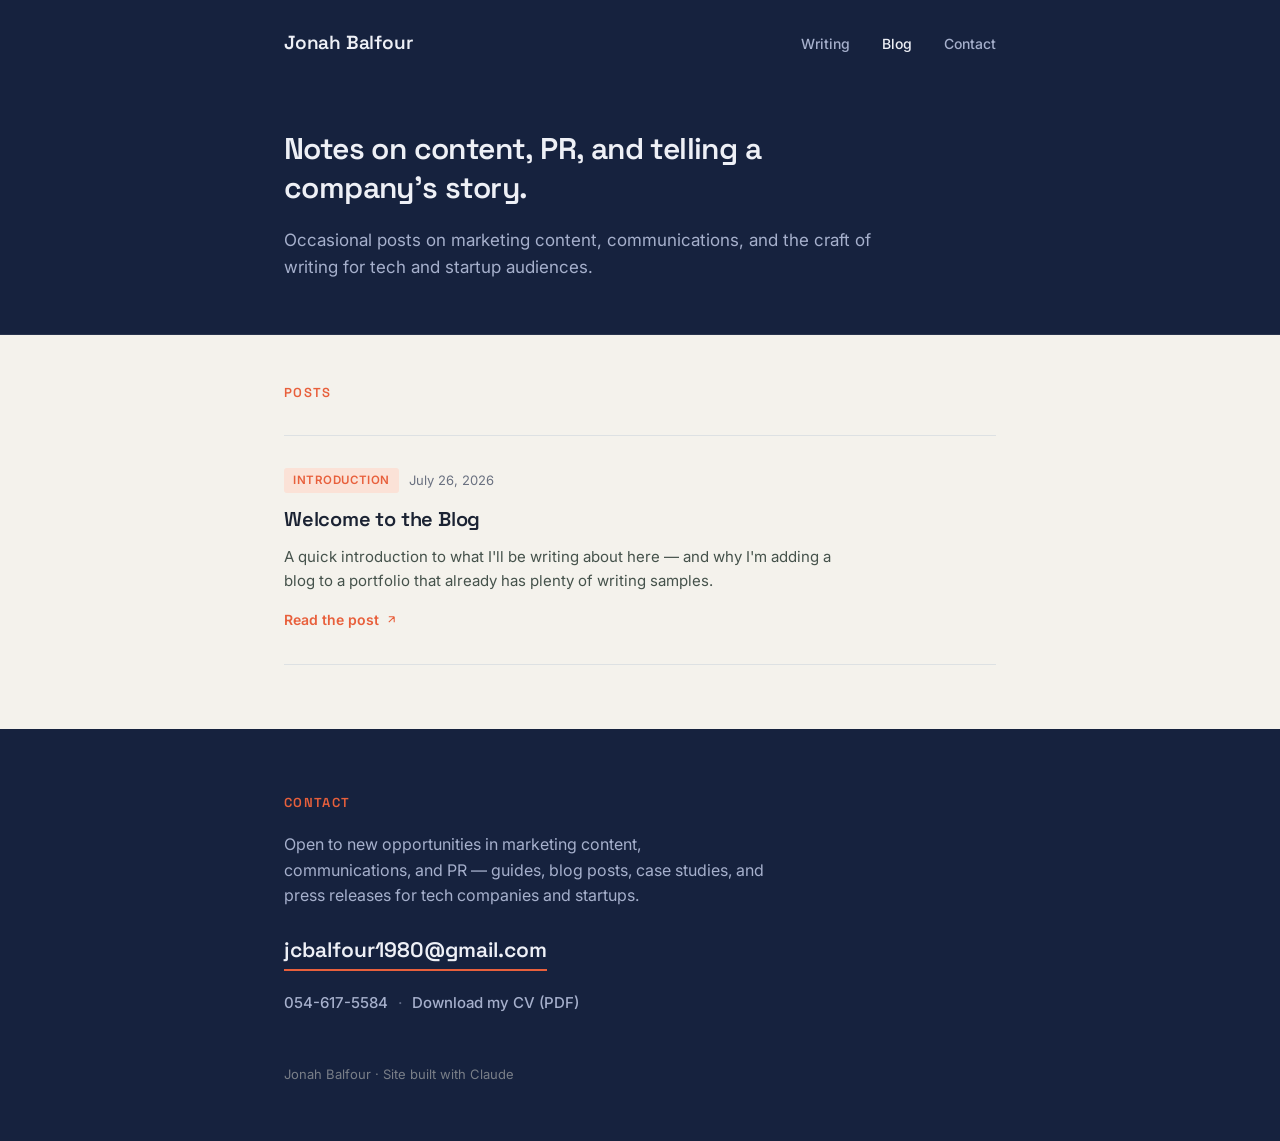
==== blog/index.html @ e083e03f "Add files via upload" ====
<!DOCTYPE html>
<html lang="en">
<head>
<meta charset="UTF-8">
<meta name="viewport" content="width=device-width, initial-scale=1.0">
<title>Blog — Jonah Balfour</title>
<link rel="preconnect" href="https://fonts.googleapis.com">
<link rel="preconnect" href="https://fonts.gstatic.com" crossorigin>
<link href="https://fonts.googleapis.com/css2?family=Space+Grotesk:wght@500;600;700&family=Inter:wght@400;500;600&display=swap" rel="stylesheet">
<link rel="stylesheet" href="../style.css">
</head>
<body>

<header class="site">
  <div class="wrap">
    <a class="name" href="../index.html">Jonah Balfour</a>
    <nav class="site">
      <a href="../index.html#writing">Writing</a>
      <a href="index.html" class="current">Blog</a>
      <a href="../index.html#contact">Contact</a>
    </nav>
  </div>
</header>

<div class="hero hero-small">
  <div class="wrap">
    <h1>Notes on content, PR, and telling a company's story.</h1>
    <p>Occasional posts on marketing content, communications, and the craft of writing for tech and startup audiences.</p>
  </div>
</div>

<div class="wrap">
  <section id="posts">
    <h2 class="section-title">Posts</h2>
    <div class="samples">

      <article class="sample">
        <div class="sample-body">
          <div class="sample-meta">
            <span class="tag">Introduction</span>
            <span class="pub">July 26, 2026</span>
          </div>
          <h3>Welcome to the Blog</h3>
          <p>A quick introduction to what I'll be writing about here — and why I'm adding a blog to a portfolio that already has plenty of writing samples.</p>
          <a class="read-link" href="posts/welcome-to-the-blog.html">Read the post <svg viewBox="0 0 24 24" fill="none" stroke="currentColor" stroke-width="2"><path d="M7 17L17 7M17 7H7M17 7V17"/></svg></a>
        </div>
      </article>

    </div>
  </section>
</div>

<footer class="contact" id="contact">
  <div class="wrap">
    <h2 class="section-title">Contact</h2>
    <p>Open to new opportunities in marketing content, communications, and PR — guides, blog posts, case studies, and press releases for tech companies and startups.</p>
    <a class="contact-email" href="mailto:jcbalfour1980@gmail.com">jcbalfour1980@gmail.com</a>
    <div class="contact-links">
      <a class="contact-link" href="tel:+972546175584">054-617-5584</a>
      <span class="contact-sep">·</span>
      <a class="contact-link" href="../jonah-balfour-cv.pdf" target="_blank" rel="noopener">Download my CV (PDF)</a>
    </div>
    <div class="fine-print">Jonah Balfour · Site built with Claude</div>
  </div>
</footer>

</body>
</html>
---- style.css ----
:root {
  --ink: #1b2333;
  --muted: #6a7180;
  --line: #dde1e3;
  --paper: #f4f2ec;
  --deep: #16223e;
  --on-deep: #eef0f6;
  --on-deep-muted: #a6b0cc;
  --accent: #e8603c;
  --accent-soft: #fbe2d7;
  --max: 760px;
  --font-head: "Space Grotesk", -apple-system, BlinkMacSystemFont, sans-serif;
  --font-body: "Inter", -apple-system, BlinkMacSystemFont, sans-serif;
}

* { box-sizing: border-box; }

html { scroll-behavior: smooth; }

body {
  margin: 0;
  background: var(--paper);
  color: var(--ink);
  font-family: var(--font-body);
  line-height: 1.6;
  -webkit-font-smoothing: antialiased;
}

a { color: inherit; }

.wrap {
  max-width: var(--max);
  margin: 0 auto;
  padding: 0 24px;
}

header.site {
  padding: 28px 0;
  background: var(--deep);
  color: var(--on-deep);
}

header.site .wrap { display: flex; justify-content: space-between; align-items: baseline; flex-wrap: wrap; gap: 16px; }

.name {
  font-family: var(--font-head);
  font-size: 19px;
  font-weight: 600;
  letter-spacing: -0.01em;
  color: var(--on-deep);
  text-decoration: none;
}

nav.site a {
  text-decoration: none;
  color: var(--on-deep-muted);
  font-size: 14px;
  font-weight: 500;
  margin-left: 28px;
  transition: color 0.15s ease;
}

nav.site a:hover { color: var(--on-deep); }

nav.site a.current { color: var(--on-deep); }

.hero {
  padding: 56px 0 68px;
  background: var(--deep);
  color: var(--on-deep);
  border-bottom: 1px solid rgba(255,255,255,0.08);
}

.hero h1 {
  font-family: var(--font-head);
  font-size: 36px;
  line-height: 1.28;
  font-weight: 600;
  letter-spacing: -0.02em;
  margin: 0 0 20px;
  max-width: 22ch;
  color: var(--on-deep);
}

.hero p {
  font-size: 17px;
  color: var(--on-deep-muted);
  max-width: 56ch;
  margin: 0;
}

.hero.hero-small {
  padding: 44px 0 52px;
}

.hero.hero-small h1 {
  font-size: 30px;
  max-width: 26ch;
}

section { padding: 48px 0 64px; }

h2.section-title {
  font-family: var(--font-head);
  font-size: 13px;
  text-transform: uppercase;
  letter-spacing: 0.1em;
  color: var(--accent);
  font-weight: 600;
  margin: 0 0 32px;
}

.samples { display: flex; flex-direction: column; gap: 0; }

.sample {
  display: flex;
  gap: 24px;
  padding: 32px 0;
  border-top: 1px solid var(--line);
}

.sample:last-child { border-bottom: 1px solid var(--line); }

.sample-thumb {
  width: 160px;
  height: 110px;
  object-fit: cover;
  border-radius: 6px;
  border: 1px solid var(--line);
  flex-shrink: 0;
  background: var(--line);
}

.sample-body { min-width: 0; }

.sample-meta {
  display: flex;
  flex-wrap: wrap;
  gap: 8px 10px;
  align-items: center;
  margin-bottom: 10px;
}

.tag {
  font-size: 11.5px;
  text-transform: uppercase;
  letter-spacing: 0.05em;
  font-weight: 600;
  color: var(--accent);
  background: var(--accent-soft);
  padding: 3px 9px;
  border-radius: 3px;
}

.pub {
  font-size: 13px;
  color: var(--muted);
}

.sample h3 {
  font-family: var(--font-head);
  font-size: 20px;
  font-weight: 600;
  letter-spacing: -0.01em;
  margin: 0 0 10px;
}

.sample p {
  font-size: 15px;
  color: #45524b;
  margin: 0 0 14px;
  max-width: 62ch;
}

.sample .note {
  font-size: 13px;
  color: var(--muted);
  font-style: italic;
  margin: -6px 0 14px;
}

.read-link {
  display: inline-flex;
  align-items: center;
  gap: 6px;
  font-size: 14px;
  font-weight: 600;
  color: var(--accent);
  text-decoration: none;
}

.read-link:hover { text-decoration: underline; }

.read-link svg { width: 13px; height: 13px; }

/* Blog index + post pages */

.blog-teaser {
  padding: 32px 0 8px;
}

.blog-teaser p {
  font-size: 15px;
  color: var(--muted);
  margin: 0;
  max-width: 62ch;
}

.post-header {
  padding: 8px 0 12px;
}

.post-header .pub {
  display: block;
  margin-bottom: 14px;
}

.post-title {
  font-family: var(--font-head);
  font-size: 32px;
  line-height: 1.25;
  font-weight: 600;
  letter-spacing: -0.015em;
  margin: 0 0 8px;
  max-width: 24ch;
}

.post-content {
  padding: 24px 0 64px;
  max-width: 66ch;
}

.post-content p {
  font-size: 16.5px;
  color: #333c40;
  margin: 0 0 20px;
}

.post-content h2 {
  font-family: var(--font-head);
  font-size: 22px;
  font-weight: 600;
  letter-spacing: -0.01em;
  margin: 40px 0 16px;
}

.post-content h3 {
  font-family: var(--font-head);
  font-size: 18px;
  font-weight: 600;
  margin: 32px 0 14px;
}

.post-content a { color: var(--accent); text-decoration: underline; }

.post-content blockquote {
  margin: 24px 0;
  padding-left: 20px;
  border-left: 3px solid var(--accent);
  color: var(--muted);
  font-style: italic;
}

.back-link {
  display: inline-flex;
  align-items: center;
  gap: 6px;
  font-size: 14px;
  font-weight: 600;
  color: var(--accent);
  text-decoration: none;
  margin-bottom: 8px;
}

.back-link:hover { text-decoration: underline; }

.back-link svg { width: 13px; height: 13px; }

footer.contact {
  background: var(--deep);
  color: var(--on-deep);
  padding: 64px 0 56px;
}

footer.contact h2.section-title { color: var(--accent); margin-bottom: 18px; }

footer.contact p {
  font-size: 16px;
  color: var(--on-deep-muted);
  max-width: 48ch;
  margin: 0 0 24px;
}

.contact-email {
  display: inline-block;
  font-family: var(--font-head);
  font-size: 21px;
  font-weight: 600;
  color: var(--on-deep);
  text-decoration: none;
  border-bottom: 2px solid var(--accent);
  padding-bottom: 2px;
}

.contact-email:hover { color: var(--accent); }

.contact-links {
  margin-top: 20px;
  display: flex;
  flex-wrap: wrap;
  align-items: center;
  gap: 10px;
}

.contact-link {
  font-size: 15px;
  font-weight: 500;
  color: var(--on-deep-muted);
  text-decoration: none;
}

.contact-link:hover { color: var(--on-deep); text-decoration: underline; }

.contact-sep { color: var(--on-deep-muted); opacity: 0.5; }

.fine-print {
  margin-top: 48px;
  font-size: 13px;
  color: rgba(242,239,226,0.45);
}

@media (max-width: 560px) {
  .hero h1 { font-size: 27px; }
  nav.site a { margin-left: 18px; }
  .sample { flex-direction: column; }
  .sample-thumb { width: 100%; height: 160px; }
  .post-title { font-size: 26px; }
}
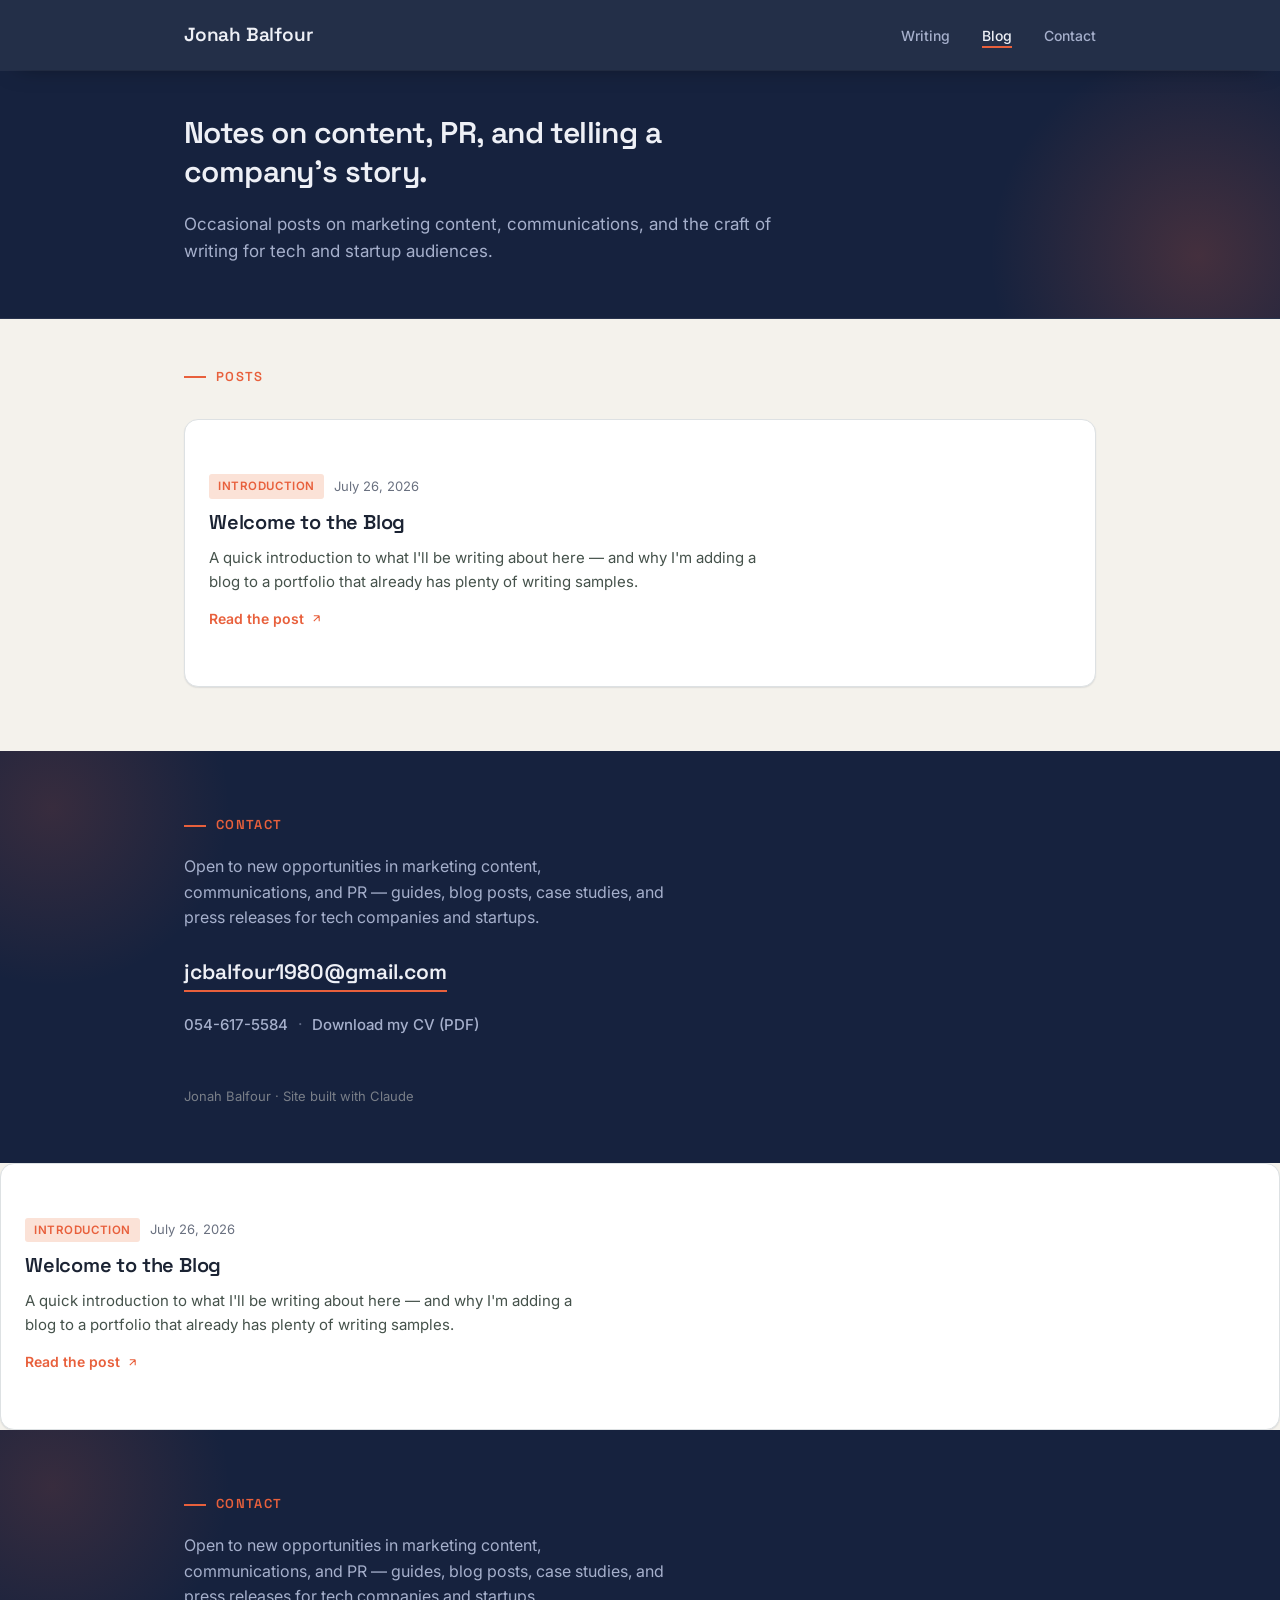
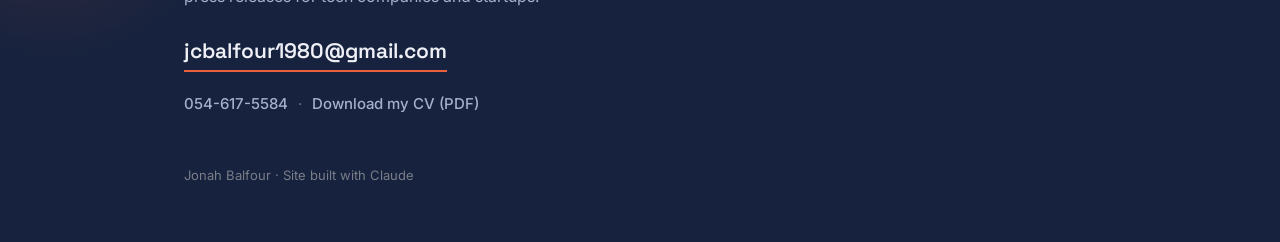
==== commit c1c3f2bd: "Update index.html" ====
--- a/blog/index.html
+++ b/blog/index.html
@@ -3,6 +3,7 @@
 <head>
 <meta charset="UTF-8">
 <meta name="viewport" content="width=device-width, initial-scale=1.0">
+<meta name="theme-color" content="#16223e">
 <title>Blog — Jonah Balfour</title>
 <link rel="preconnect" href="https://fonts.googleapis.com">
 <link rel="preconnect" href="https://fonts.gstatic.com" crossorigin>
@@ -32,7 +33,7 @@
 <div class="wrap">
   <section id="posts">
     <h2 class="section-title">Posts</h2>
-    <div class="samples">
+    <div class="samples samples-list">
 
       <article class="sample">
         <div class="sample-body">
@@ -64,5 +65,37 @@
   </div>
 </footer>
 
+<script src="../app.js"></script>
+</body>
+</html>      <article class="sample">
+        <div class="sample-body">
+          <div class="sample-meta">
+            <span class="tag">Introduction</span>
+            <span class="pub">July 26, 2026</span>
+          </div>
+          <h3>Welcome to the Blog</h3>
+          <p>A quick introduction to what I'll be writing about here — and why I'm adding a blog to a portfolio that already has plenty of writing samples.</p>
+          <a class="read-link" href="posts/welcome-to-the-blog.html">Read the post <svg viewBox="0 0 24 24" fill="none" stroke="currentColor" stroke-width="2"><path d="M7 17L17 7M17 7H7M17 7V17"/></svg></a>
+        </div>
+      </article>
+
+    </div>
+  </section>
+</div>
+
+<footer class="contact" id="contact">
+  <div class="wrap">
+    <h2 class="section-title">Contact</h2>
+    <p>Open to new opportunities in marketing content, communications, and PR — guides, blog posts, case studies, and press releases for tech companies and startups.</p>
+    <a class="contact-email" href="mailto:jcbalfour1980@gmail.com">jcbalfour1980@gmail.com</a>
+    <div class="contact-links">
+      <a class="contact-link" href="tel:+972546175584">054-617-5584</a>
+      <span class="contact-sep">·</span>
+      <a class="contact-link" href="../jonah-balfour-cv.pdf" target="_blank" rel="noopener">Download my CV (PDF)</a>
+    </div>
+    <div class="fine-print">Jonah Balfour · Site built with Claude</div>
+  </div>
+</footer>
+
 </body>
 </html>
--- a/style.css
+++ b/style.css
@@ -3,14 +3,21 @@
   --muted: #6a7180;
   --line: #dde1e3;
   --paper: #f4f2ec;
+  --card: #ffffff;
   --deep: #16223e;
+  --deep-2: #1c2b4d;
   --on-deep: #eef0f6;
   --on-deep-muted: #a6b0cc;
   --accent: #e8603c;
+  --accent-2: #d94e2b;
   --accent-soft: #fbe2d7;
-  --max: 760px;
+  --ok: #2fae6b;
+  --max: 960px;
   --font-head: "Space Grotesk", -apple-system, BlinkMacSystemFont, sans-serif;
   --font-body: "Inter", -apple-system, BlinkMacSystemFont, sans-serif;
+  --shadow-sm: 0 1px 2px rgba(22,34,62,0.06), 0 1px 1px rgba(22,34,62,0.04);
+  --shadow-md: 0 6px 20px rgba(22,34,62,0.08), 0 2px 6px rgba(22,34,62,0.05);
+  --shadow-lg: 0 18px 40px rgba(22,34,62,0.14), 0 6px 14px rgba(22,34,62,0.08);
 }
 
 * { box-sizing: border-box; }
@@ -34,7 +41,517 @@
   padding: 0 24px;
 }
 
+/* Header / nav */
+
 header.site {
+  padding: 20px 0;
+  background: rgba(22, 34, 62, 0.94);
+  backdrop-filter: blur(10px);
+  -webkit-backdrop-filter: blur(10px);
+  color: var(--on-deep);
+  position: sticky;
+  top: 0;
+  z-index: 50;
+  box-shadow: 0 1px 0 rgba(255,255,255,0.06), 0 12px 24px -18px rgba(0,0,0,0.5);
+}
+
+header.site .wrap { display: flex; justify-content: space-between; align-items: baseline; flex-wrap: wrap; gap: 16px; }
+
+.name {
+  font-family: var(--font-head);
+  font-size: 19px;
+  font-weight: 600;
+  letter-spacing: -0.01em;
+  color: var(--on-deep);
+  text-decoration: none;
+}
+
+nav.site a {
+  position: relative;
+  text-decoration: none;
+  color: var(--on-deep-muted);
+  font-size: 14px;
+  font-weight: 500;
+  margin-left: 28px;
+  padding-bottom: 4px;
+  transition: color 0.15s ease;
+}
+
+nav.site a::after {
+  content: "";
+  position: absolute;
+  left: 0;
+  right: 100%;
+  bottom: 0;
+  height: 2px;
+  background: var(--accent);
+  transition: right 0.2s ease;
+}
+
+nav.site a:hover { color: var(--on-deep); }
+nav.site a:hover::after { right: 0; }
+
+nav.site a.current { color: var(--on-deep); }
+nav.site a.current::after { right: 0; background: var(--accent); }
+
+/* Hero */
+
+.hero {
+  position: relative;
+  padding: 72px 0 64px;
+  background:
+    radial-gradient(circle at 1px 1px, rgba(255,255,255,0.07) 1px, transparent 0),
+    linear-gradient(155deg, var(--deep-2) 0%, var(--deep) 62%);
+  background-size: 22px 22px, 100% 100%;
+  color: var(--on-deep);
+  border-bottom: 1px solid rgba(255,255,255,0.08);
+  overflow: hidden;
+}
+
+.hero::after {
+  content: "";
+  position: absolute;
+  inset: auto -10% -60% auto;
+  width: 420px;
+  height: 420px;
+  background: radial-gradient(circle, rgba(232,96,60,0.22), transparent 70%);
+  pointer-events: none;
+}
+
+.hero .wrap { position: relative; z-index: 1; }
+
+.badge {
+  display: inline-flex;
+  align-items: center;
+  gap: 7px;
+  font-size: 12.5px;
+  font-weight: 600;
+  letter-spacing: 0.01em;
+  color: var(--on-deep);
+  background: rgba(255,255,255,0.07);
+  border: 1px solid rgba(255,255,255,0.14);
+  padding: 6px 12px 6px 10px;
+  border-radius: 100px;
+  margin-bottom: 22px;
+}
+
+.badge .dot {
+  width: 7px;
+  height: 7px;
+  border-radius: 50%;
+  background: var(--ok);
+  box-shadow: 0 0 0 3px rgba(47,174,107,0.22);
+  flex-shrink: 0;
+}
+
+.hero h1 {
+  font-family: var(--font-head);
+  font-size: 40px;
+  line-height: 1.25;
+  font-weight: 600;
+  letter-spacing: -0.02em;
+  margin: 0 0 20px;
+  max-width: 24ch;
+  color: var(--on-deep);
+}
+
+.hero p {
+  font-size: 17px;
+  color: var(--on-deep-muted);
+  max-width: 58ch;
+  margin: 0;
+}
+
+.hero.hero-small {
+  padding: 52px 0 56px;
+}
+
+.hero.hero-small h1 {
+  font-size: 30px;
+  max-width: 26ch;
+}
+
+.hero-stats {
+  display: flex;
+  flex-wrap: wrap;
+  gap: 36px;
+  margin-top: 40px;
+  padding-top: 28px;
+  border-top: 1px solid rgba(255,255,255,0.12);
+}
+
+.hero-stats .stat {
+  display: flex;
+  flex-direction: column;
+  gap: 2px;
+}
+
+.hero-stats .stat-num {
+  font-family: var(--font-head);
+  font-size: 26px;
+  font-weight: 600;
+  color: var(--on-deep);
+  letter-spacing: -0.01em;
+}
+
+.hero-stats .stat-label {
+  font-size: 12.5px;
+  color: var(--on-deep-muted);
+}
+
+section { padding: 56px 0 68px; }
+
+h2.section-title {
+  display: flex;
+  align-items: center;
+  gap: 10px;
+  font-family: var(--font-head);
+  font-size: 13px;
+  text-transform: uppercase;
+  letter-spacing: 0.1em;
+  color: var(--accent);
+  font-weight: 600;
+  margin: 0 0 32px;
+}
+
+h2.section-title::before {
+  content: "";
+  width: 22px;
+  height: 2px;
+  background: var(--accent);
+  flex-shrink: 0;
+}
+
+/* Sample cards */
+
+.samples {
+  display: grid;
+  grid-template-columns: repeat(2, 1fr);
+  gap: 24px;
+}
+
+.samples.samples-list {
+  grid-template-columns: 1fr;
+}
+
+.sample {
+  display: flex;
+  flex-direction: column;
+  background: var(--card);
+  border: 1px solid var(--line);
+  border-radius: 14px;
+  overflow: hidden;
+  box-shadow: var(--shadow-sm);
+  transition: transform 0.22s ease, box-shadow 0.22s ease, border-color 0.22s ease;
+}
+
+.sample:hover {
+  transform: translateY(-4px);
+  box-shadow: var(--shadow-lg);
+  border-color: rgba(232,96,60,0.35);
+}
+
+.sample-thumb-wrap {
+  overflow: hidden;
+  background: var(--line);
+}
+
+.sample-thumb {
+  display: block;
+  width: 100%;
+  height: 168px;
+  object-fit: cover;
+  transition: transform 0.35s ease;
+}
+
+.sample:hover .sample-thumb {
+  transform: scale(1.05);
+}
+
+.sample-body {
+  min-width: 0;
+  padding: 22px 24px 24px;
+  display: flex;
+  flex-direction: column;
+  flex: 1;
+}
+
+.sample-meta {
+  display: flex;
+  flex-wrap: wrap;
+  gap: 8px 10px;
+  align-items: center;
+  margin-bottom: 12px;
+}
+
+.tag {
+  font-size: 11.5px;
+  text-transform: uppercase;
+  letter-spacing: 0.05em;
+  font-weight: 600;
+  color: var(--accent-2);
+  background: var(--accent-soft);
+  padding: 3px 9px;
+  border-radius: 5px;
+}
+
+.pub {
+  font-size: 13px;
+  color: var(--muted);
+}
+
+.sample h3 {
+  font-family: var(--font-head);
+  font-size: 19px;
+  line-height: 1.35;
+  font-weight: 600;
+  letter-spacing: -0.01em;
+  margin: 0 0 10px;
+}
+
+.sample p {
+  font-size: 14.5px;
+  color: #45524b;
+  margin: 0 0 16px;
+  max-width: 62ch;
+}
+
+.sample .note {
+  font-size: 13px;
+  color: var(--muted);
+  font-style: italic;
+  margin: -8px 0 14px;
+}
+
+.read-link {
+  display: inline-flex;
+  align-items: center;
+  gap: 6px;
+  font-size: 14px;
+  font-weight: 600;
+  color: var(--accent-2);
+  text-decoration: none;
+  margin-top: auto;
+}
+
+.read-link svg { width: 13px; height: 13px; transition: transform 0.18s ease; }
+
+.read-link:hover { text-decoration: underline; }
+.read-link:hover svg { transform: translate(2px, -2px); }
+
+/* Blog index + post pages */
+
+.blog-teaser {
+  padding: 32px 0 8px;
+}
+
+.blog-teaser p {
+  font-size: 15px;
+  color: var(--muted);
+  margin: 0;
+  max-width: 62ch;
+}
+
+.post-header {
+  padding: 8px 0 12px;
+}
+
+.post-header .pub {
+  display: block;
+  margin-bottom: 14px;
+}
+
+.post-title {
+  font-family: var(--font-head);
+  font-size: 34px;
+  line-height: 1.25;
+  font-weight: 600;
+  letter-spacing: -0.015em;
+  margin: 0 0 8px;
+  max-width: 24ch;
+}
+
+.post-content {
+  padding: 24px 0 64px;
+  max-width: 66ch;
+}
+
+.post-content p {
+  font-size: 16.5px;
+  color: #333c40;
+  margin: 0 0 20px;
+}
+
+.post-content h2 {
+  font-family: var(--font-head);
+  font-size: 22px;
+  font-weight: 600;
+  letter-spacing: -0.01em;
+  margin: 40px 0 16px;
+}
+
+.post-content h3 {
+  font-family: var(--font-head);
+  font-size: 18px;
+  font-weight: 600;
+  margin: 32px 0 14px;
+}
+
+.post-content a { color: var(--accent-2); text-decoration: underline; }
+
+.post-content blockquote {
+  margin: 24px 0;
+  padding-left: 20px;
+  border-left: 3px solid var(--accent);
+  color: var(--muted);
+  font-style: italic;
+}
+
+.back-link {
+  display: inline-flex;
+  align-items: center;
+  gap: 6px;
+  font-size: 14px;
+  font-weight: 600;
+  color: var(--accent-2);
+  text-decoration: none;
+  margin-bottom: 8px;
+}
+
+.back-link:hover { text-decoration: underline; }
+
+.back-link svg { width: 13px; height: 13px; }
+
+/* Footer */
+
+footer.contact {
+  position: relative;
+  background: linear-gradient(155deg, var(--deep-2) 0%, var(--deep) 70%);
+  color: var(--on-deep);
+  padding: 68px 0 48px;
+  overflow: hidden;
+}
+
+footer.contact::before {
+  content: "";
+  position: absolute;
+  inset: -30% auto auto -10%;
+  width: 360px;
+  height: 360px;
+  background: radial-gradient(circle, rgba(232,96,60,0.16), transparent 70%);
+  pointer-events: none;
+}
+
+footer.contact .wrap { position: relative; z-index: 1; }
+
+footer.contact h2.section-title { color: var(--accent); margin-bottom: 18px; }
+footer.contact h2.section-title::before { background: var(--accent); }
+
+footer.contact p {
+  font-size: 16px;
+  color: var(--on-deep-muted);
+  max-width: 48ch;
+  margin: 0 0 24px;
+}
+
+.contact-email {
+  display: inline-block;
+  font-family: var(--font-head);
+  font-size: 22px;
+  font-weight: 600;
+  color: var(--on-deep);
+  text-decoration: none;
+  border-bottom: 2px solid var(--accent);
+  padding-bottom: 2px;
+  transition: color 0.15s ease, border-color 0.15s ease;
+}
+
+.contact-email:hover { color: var(--accent); }
+
+.contact-links {
+  margin-top: 20px;
+  display: flex;
+  flex-wrap: wrap;
+  align-items: center;
+  gap: 10px;
+}
+
+.contact-link {
+  font-size: 15px;
+  font-weight: 500;
+  color: var(--on-deep-muted);
+  text-decoration: none;
+}
+
+.contact-link:hover { color: var(--on-deep); text-decoration: underline; }
+
+.contact-sep { color: var(--on-deep-muted); opacity: 0.5; }
+
+.fine-print {
+  margin-top: 48px;
+  font-size: 13px;
+  color: rgba(242,239,226,0.45);
+}
+
+/* Scroll reveal (progressive enhancement — see app.js) */
+
+.reveal {
+  opacity: 0;
+  transform: translateY(16px);
+  transition: opacity 0.55s ease, transform 0.55s ease;
+}
+
+.reveal.in-view {
+  opacity: 1;
+  transform: none;
+}
+
+@media (prefers-reduced-motion: reduce) {
+  .reveal { transition: none; opacity: 1 !important; transform: none !important; }
+  .sample, .sample-thumb { transition: none !important; }
+}
+
+@media (max-width: 720px) {
+  .samples { grid-template-columns: 1fr; }
+}
+
+@media (max-width: 560px) {
+  .hero h1 { font-size: 28px; }
+  .hero-stats { gap: 24px; }
+  nav.site a { margin-left: 18px; }
+  .post-title { font-size: 26px; }
+}
+
+3. app.js (new file, repo root)
+
+js
+// Progressive-enhancement scroll reveal.
+// Elements only get the "reveal" class (and start hidden) if this script runs,
+// so the page looks and reads fine with JavaScript disabled.
+document.addEventListener("DOMContentLoaded", function () {
+  var targets = document.querySelectorAll(".sample, .hero-stats .stat");
+  if (!("IntersectionObserver" in window) || !targets.length) return;
+
+  targets.forEach(function (el) {
+    el.classList.add("reveal");
+  });
+
+  var observer = new IntersectionObserver(
+    function (entries) {
+      entries.forEach(function (entry) {
+        if (entry.isIntersecting) {
+          entry.target.classList.add("in-view");
+          observer.unobserve(entry.target);
+        }
+      });
+    },
+    { threshold: 0.12 }
+  );
+
+  targets.forEach(function (el) {
+    observer.observe(el);
+  });
+});header.site {
   padding: 28px 0;
   background: var(--deep);
   color: var(--on-deep);
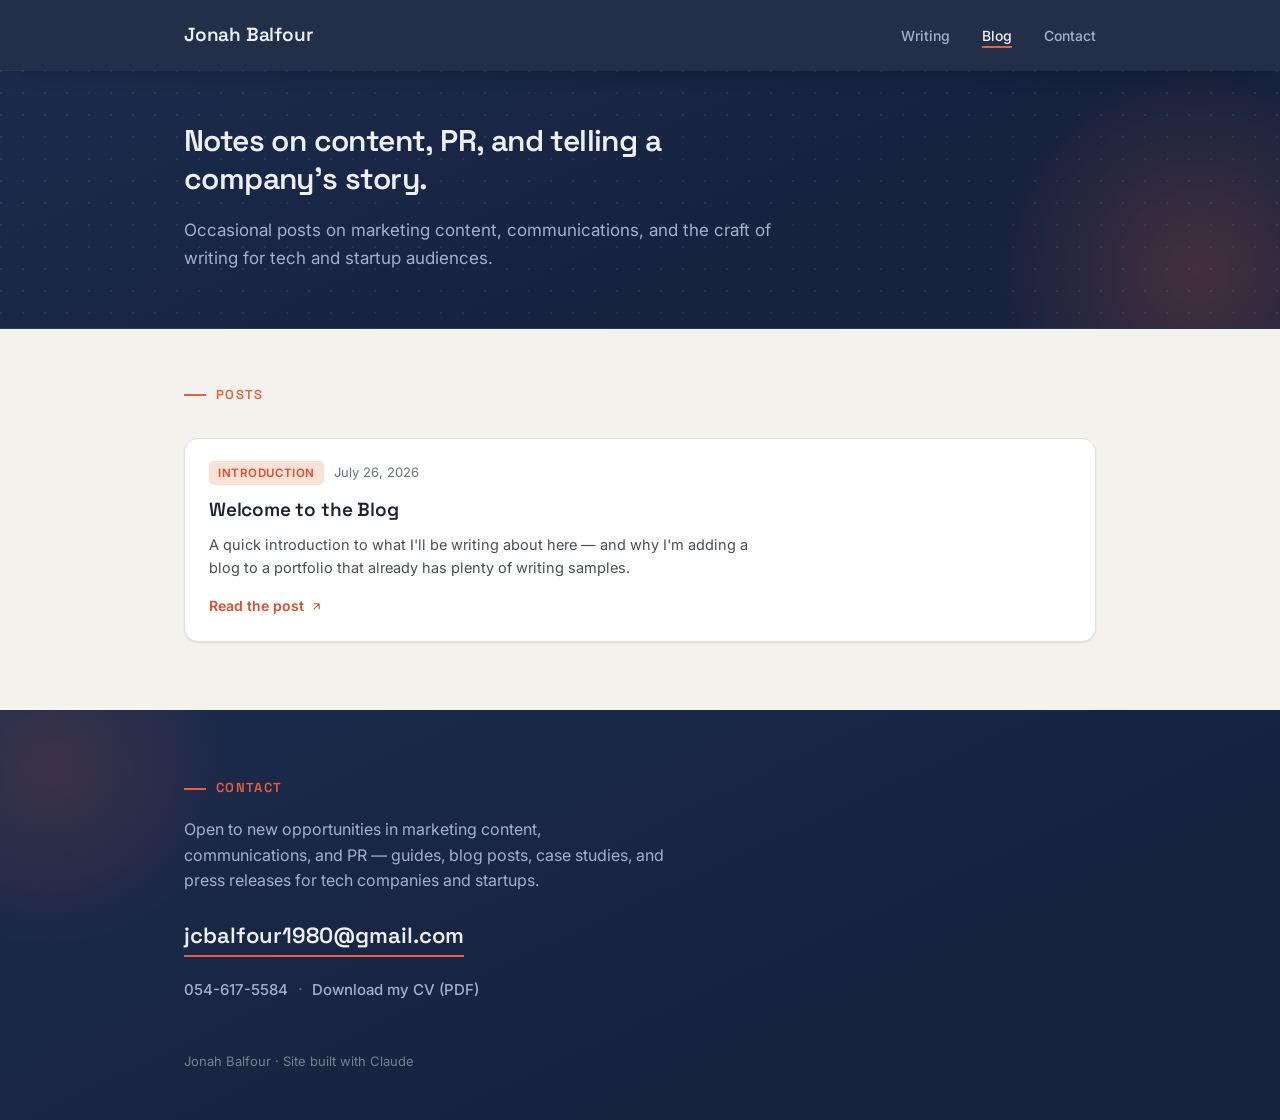
==== commit 905619c4: "Update index.html" ====
--- a/blog/index.html
+++ b/blog/index.html
@@ -67,35 +67,4 @@
 
 <script src="../app.js"></script>
 </body>
-</html>      <article class="sample">
-        <div class="sample-body">
-          <div class="sample-meta">
-            <span class="tag">Introduction</span>
-            <span class="pub">July 26, 2026</span>
-          </div>
-          <h3>Welcome to the Blog</h3>
-          <p>A quick introduction to what I'll be writing about here — and why I'm adding a blog to a portfolio that already has plenty of writing samples.</p>
-          <a class="read-link" href="posts/welcome-to-the-blog.html">Read the post <svg viewBox="0 0 24 24" fill="none" stroke="currentColor" stroke-width="2"><path d="M7 17L17 7M17 7H7M17 7V17"/></svg></a>
-        </div>
-      </article>
-
-    </div>
-  </section>
-</div>
-
-<footer class="contact" id="contact">
-  <div class="wrap">
-    <h2 class="section-title">Contact</h2>
-    <p>Open to new opportunities in marketing content, communications, and PR — guides, blog posts, case studies, and press releases for tech companies and startups.</p>
-    <a class="contact-email" href="mailto:jcbalfour1980@gmail.com">jcbalfour1980@gmail.com</a>
-    <div class="contact-links">
-      <a class="contact-link" href="tel:+972546175584">054-617-5584</a>
-      <span class="contact-sep">·</span>
-      <a class="contact-link" href="../jonah-balfour-cv.pdf" target="_blank" rel="noopener">Download my CV (PDF)</a>
-    </div>
-    <div class="fine-print">Jonah Balfour · Site built with Claude</div>
-  </div>
-</footer>
-
-</body>
 </html>
--- a/style.css
+++ b/style.css
@@ -521,335 +521,3 @@
   nav.site a { margin-left: 18px; }
   .post-title { font-size: 26px; }
 }
-
-3. app.js (new file, repo root)
-
-js
-// Progressive-enhancement scroll reveal.
-// Elements only get the "reveal" class (and start hidden) if this script runs,
-// so the page looks and reads fine with JavaScript disabled.
-document.addEventListener("DOMContentLoaded", function () {
-  var targets = document.querySelectorAll(".sample, .hero-stats .stat");
-  if (!("IntersectionObserver" in window) || !targets.length) return;
-
-  targets.forEach(function (el) {
-    el.classList.add("reveal");
-  });
-
-  var observer = new IntersectionObserver(
-    function (entries) {
-      entries.forEach(function (entry) {
-        if (entry.isIntersecting) {
-          entry.target.classList.add("in-view");
-          observer.unobserve(entry.target);
-        }
-      });
-    },
-    { threshold: 0.12 }
-  );
-
-  targets.forEach(function (el) {
-    observer.observe(el);
-  });
-});header.site {
-  padding: 28px 0;
-  background: var(--deep);
-  color: var(--on-deep);
-}
-
-header.site .wrap { display: flex; justify-content: space-between; align-items: baseline; flex-wrap: wrap; gap: 16px; }
-
-.name {
-  font-family: var(--font-head);
-  font-size: 19px;
-  font-weight: 600;
-  letter-spacing: -0.01em;
-  color: var(--on-deep);
-  text-decoration: none;
-}
-
-nav.site a {
-  text-decoration: none;
-  color: var(--on-deep-muted);
-  font-size: 14px;
-  font-weight: 500;
-  margin-left: 28px;
-  transition: color 0.15s ease;
-}
-
-nav.site a:hover { color: var(--on-deep); }
-
-nav.site a.current { color: var(--on-deep); }
-
-.hero {
-  padding: 56px 0 68px;
-  background: var(--deep);
-  color: var(--on-deep);
-  border-bottom: 1px solid rgba(255,255,255,0.08);
-}
-
-.hero h1 {
-  font-family: var(--font-head);
-  font-size: 36px;
-  line-height: 1.28;
-  font-weight: 600;
-  letter-spacing: -0.02em;
-  margin: 0 0 20px;
-  max-width: 22ch;
-  color: var(--on-deep);
-}
-
-.hero p {
-  font-size: 17px;
-  color: var(--on-deep-muted);
-  max-width: 56ch;
-  margin: 0;
-}
-
-.hero.hero-small {
-  padding: 44px 0 52px;
-}
-
-.hero.hero-small h1 {
-  font-size: 30px;
-  max-width: 26ch;
-}
-
-section { padding: 48px 0 64px; }
-
-h2.section-title {
-  font-family: var(--font-head);
-  font-size: 13px;
-  text-transform: uppercase;
-  letter-spacing: 0.1em;
-  color: var(--accent);
-  font-weight: 600;
-  margin: 0 0 32px;
-}
-
-.samples { display: flex; flex-direction: column; gap: 0; }
-
-.sample {
-  display: flex;
-  gap: 24px;
-  padding: 32px 0;
-  border-top: 1px solid var(--line);
-}
-
-.sample:last-child { border-bottom: 1px solid var(--line); }
-
-.sample-thumb {
-  width: 160px;
-  height: 110px;
-  object-fit: cover;
-  border-radius: 6px;
-  border: 1px solid var(--line);
-  flex-shrink: 0;
-  background: var(--line);
-}
-
-.sample-body { min-width: 0; }
-
-.sample-meta {
-  display: flex;
-  flex-wrap: wrap;
-  gap: 8px 10px;
-  align-items: center;
-  margin-bottom: 10px;
-}
-
-.tag {
-  font-size: 11.5px;
-  text-transform: uppercase;
-  letter-spacing: 0.05em;
-  font-weight: 600;
-  color: var(--accent);
-  background: var(--accent-soft);
-  padding: 3px 9px;
-  border-radius: 3px;
-}
-
-.pub {
-  font-size: 13px;
-  color: var(--muted);
-}
-
-.sample h3 {
-  font-family: var(--font-head);
-  font-size: 20px;
-  font-weight: 600;
-  letter-spacing: -0.01em;
-  margin: 0 0 10px;
-}
-
-.sample p {
-  font-size: 15px;
-  color: #45524b;
-  margin: 0 0 14px;
-  max-width: 62ch;
-}
-
-.sample .note {
-  font-size: 13px;
-  color: var(--muted);
-  font-style: italic;
-  margin: -6px 0 14px;
-}
-
-.read-link {
-  display: inline-flex;
-  align-items: center;
-  gap: 6px;
-  font-size: 14px;
-  font-weight: 600;
-  color: var(--accent);
-  text-decoration: none;
-}
-
-.read-link:hover { text-decoration: underline; }
-
-.read-link svg { width: 13px; height: 13px; }
-
-/* Blog index + post pages */
-
-.blog-teaser {
-  padding: 32px 0 8px;
-}
-
-.blog-teaser p {
-  font-size: 15px;
-  color: var(--muted);
-  margin: 0;
-  max-width: 62ch;
-}
-
-.post-header {
-  padding: 8px 0 12px;
-}
-
-.post-header .pub {
-  display: block;
-  margin-bottom: 14px;
-}
-
-.post-title {
-  font-family: var(--font-head);
-  font-size: 32px;
-  line-height: 1.25;
-  font-weight: 600;
-  letter-spacing: -0.015em;
-  margin: 0 0 8px;
-  max-width: 24ch;
-}
-
-.post-content {
-  padding: 24px 0 64px;
-  max-width: 66ch;
-}
-
-.post-content p {
-  font-size: 16.5px;
-  color: #333c40;
-  margin: 0 0 20px;
-}
-
-.post-content h2 {
-  font-family: var(--font-head);
-  font-size: 22px;
-  font-weight: 600;
-  letter-spacing: -0.01em;
-  margin: 40px 0 16px;
-}
-
-.post-content h3 {
-  font-family: var(--font-head);
-  font-size: 18px;
-  font-weight: 600;
-  margin: 32px 0 14px;
-}
-
-.post-content a { color: var(--accent); text-decoration: underline; }
-
-.post-content blockquote {
-  margin: 24px 0;
-  padding-left: 20px;
-  border-left: 3px solid var(--accent);
-  color: var(--muted);
-  font-style: italic;
-}
-
-.back-link {
-  display: inline-flex;
-  align-items: center;
-  gap: 6px;
-  font-size: 14px;
-  font-weight: 600;
-  color: var(--accent);
-  text-decoration: none;
-  margin-bottom: 8px;
-}
-
-.back-link:hover { text-decoration: underline; }
-
-.back-link svg { width: 13px; height: 13px; }
-
-footer.contact {
-  background: var(--deep);
-  color: var(--on-deep);
-  padding: 64px 0 56px;
-}
-
-footer.contact h2.section-title { color: var(--accent); margin-bottom: 18px; }
-
-footer.contact p {
-  font-size: 16px;
-  color: var(--on-deep-muted);
-  max-width: 48ch;
-  margin: 0 0 24px;
-}
-
-.contact-email {
-  display: inline-block;
-  font-family: var(--font-head);
-  font-size: 21px;
-  font-weight: 600;
-  color: var(--on-deep);
-  text-decoration: none;
-  border-bottom: 2px solid var(--accent);
-  padding-bottom: 2px;
-}
-
-.contact-email:hover { color: var(--accent); }
-
-.contact-links {
-  margin-top: 20px;
-  display: flex;
-  flex-wrap: wrap;
-  align-items: center;
-  gap: 10px;
-}
-
-.contact-link {
-  font-size: 15px;
-  font-weight: 500;
-  color: var(--on-deep-muted);
-  text-decoration: none;
-}
-
-.contact-link:hover { color: var(--on-deep); text-decoration: underline; }
-
-.contact-sep { color: var(--on-deep-muted); opacity: 0.5; }
-
-.fine-print {
-  margin-top: 48px;
-  font-size: 13px;
-  color: rgba(242,239,226,0.45);
-}
-
-@media (max-width: 560px) {
-  .hero h1 { font-size: 27px; }
-  nav.site a { margin-left: 18px; }
-  .sample { flex-direction: column; }
-  .sample-thumb { width: 100%; height: 160px; }
-  .post-title { font-size: 26px; }
-}
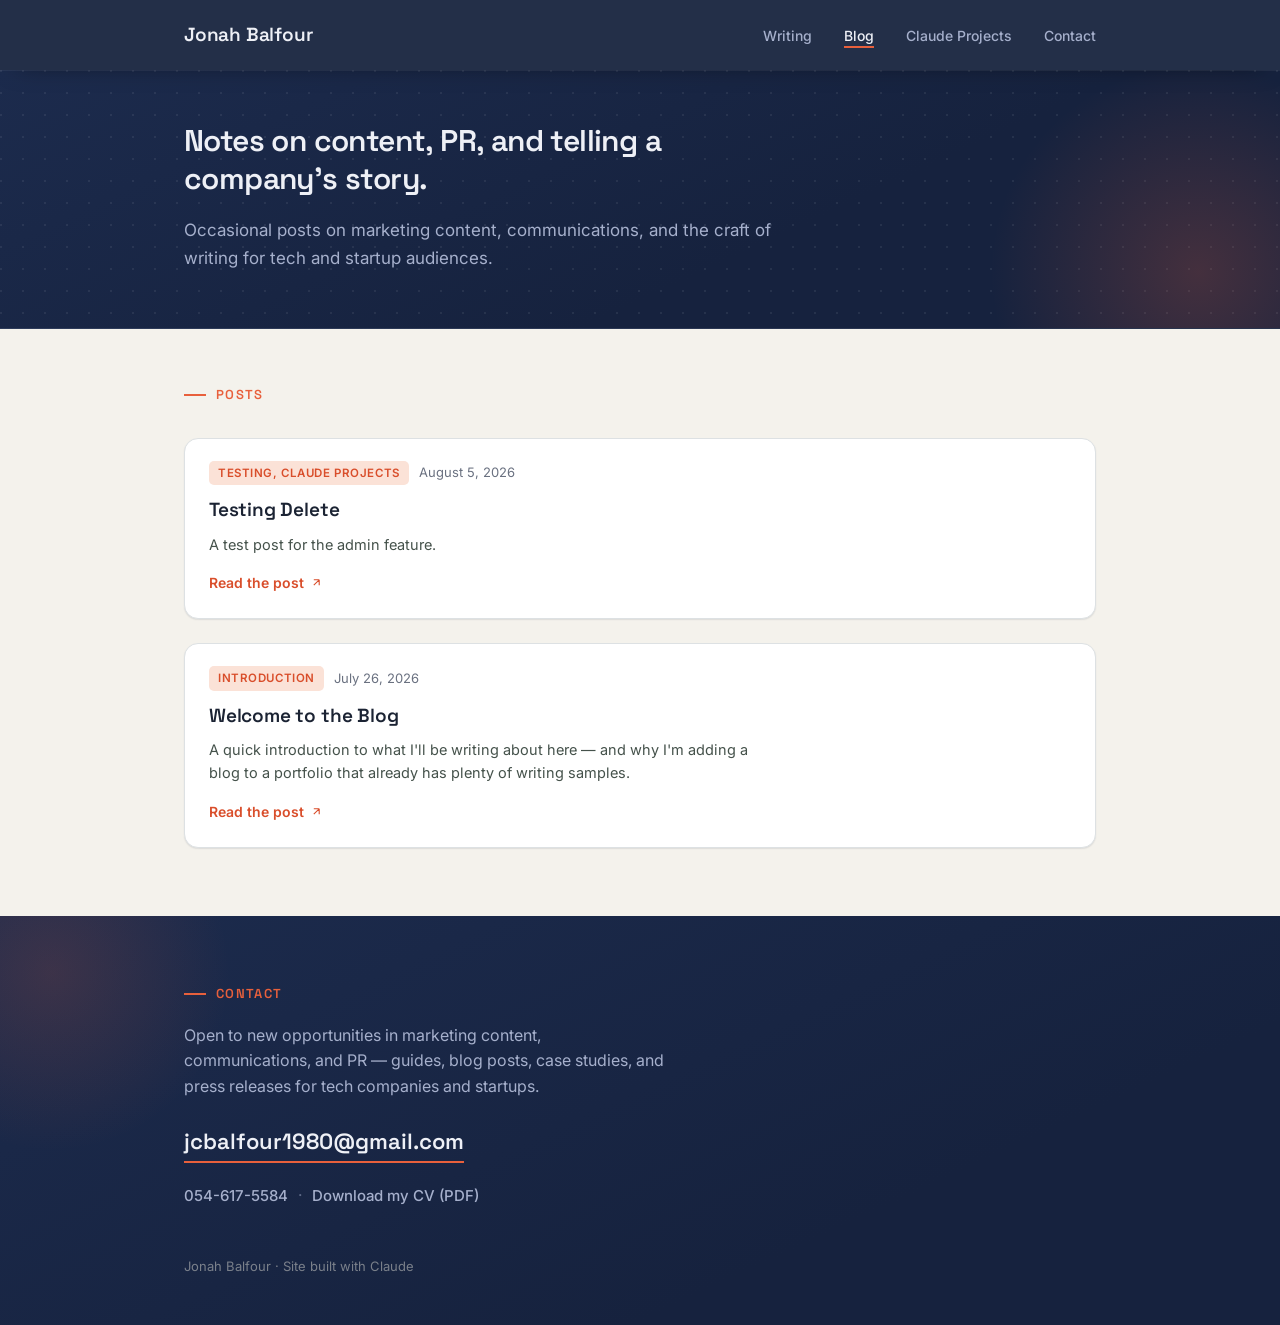
==== commit 3eaa70f4: "Add "Testing Delete" to blog index" ====
--- a/blog/index.html
+++ b/blog/index.html
@@ -1,13 +1,12 @@
 <!DOCTYPE html>
-<html lang="en">
-<head>
+<html lang="en"><head>
 <meta charset="UTF-8">
 <meta name="viewport" content="width=device-width, initial-scale=1.0">
 <meta name="theme-color" content="#16223e">
 <title>Blog — Jonah Balfour</title>
 <link rel="preconnect" href="https://fonts.googleapis.com">
-<link rel="preconnect" href="https://fonts.gstatic.com" crossorigin>
-<link href="https://fonts.googleapis.com/css2?family=Space+Grotesk:wght@500;600;700&family=Inter:wght@400;500;600&display=swap" rel="stylesheet">
+<link rel="preconnect" href="https://fonts.gstatic.com" crossorigin="">
+<link href="https://fonts.googleapis.com/css2?family=Space+Grotesk:wght@500;600;700&amp;family=Inter:wght@400;500;600&amp;display=swap" rel="stylesheet">
 <link rel="stylesheet" href="../style.css">
 </head>
 <body>
@@ -18,6 +17,7 @@
     <nav class="site">
       <a href="../index.html#writing">Writing</a>
       <a href="index.html" class="current">Blog</a>
+      <a href="../projects/index.html">Claude Projects</a>
       <a href="../index.html#contact">Contact</a>
     </nav>
   </div>
@@ -33,7 +33,16 @@
 <div class="wrap">
   <section id="posts">
     <h2 class="section-title">Posts</h2>
-    <div class="samples samples-list">
+    <div class="samples samples-list"><article class="sample">
+        <div class="sample-body">
+          <div class="sample-meta">
+            <span class="tag">Testing, Claude Projects</span>
+            <span class="pub">August 5, 2026</span>
+          </div>
+          <h3>Testing Delete</h3>
+          <p>A test post for the admin feature.</p>
+          <a class="read-link" href="posts/testing-delete.html">Read the post <svg viewBox="0 0 24 24" fill="none" stroke="currentColor" stroke-width="2"><path d="M7 17L17 7M17 7H7M17 7V17"></path></svg></a>
+        </div></article>
 
       <article class="sample">
         <div class="sample-body">
@@ -43,7 +52,7 @@
           </div>
           <h3>Welcome to the Blog</h3>
           <p>A quick introduction to what I'll be writing about here — and why I'm adding a blog to a portfolio that already has plenty of writing samples.</p>
-          <a class="read-link" href="posts/welcome-to-the-blog.html">Read the post <svg viewBox="0 0 24 24" fill="none" stroke="currentColor" stroke-width="2"><path d="M7 17L17 7M17 7H7M17 7V17"/></svg></a>
+          <a class="read-link" href="posts/welcome-to-the-blog.html">Read the post <svg viewBox="0 0 24 24" fill="none" stroke="currentColor" stroke-width="2"><path d="M7 17L17 7M17 7H7M17 7V17"></path></svg></a>
         </div>
       </article>
 
@@ -66,5 +75,6 @@
 </footer>
 
 <script src="../app.js"></script>
-</body>
-</html>
+
+
+</body></html>
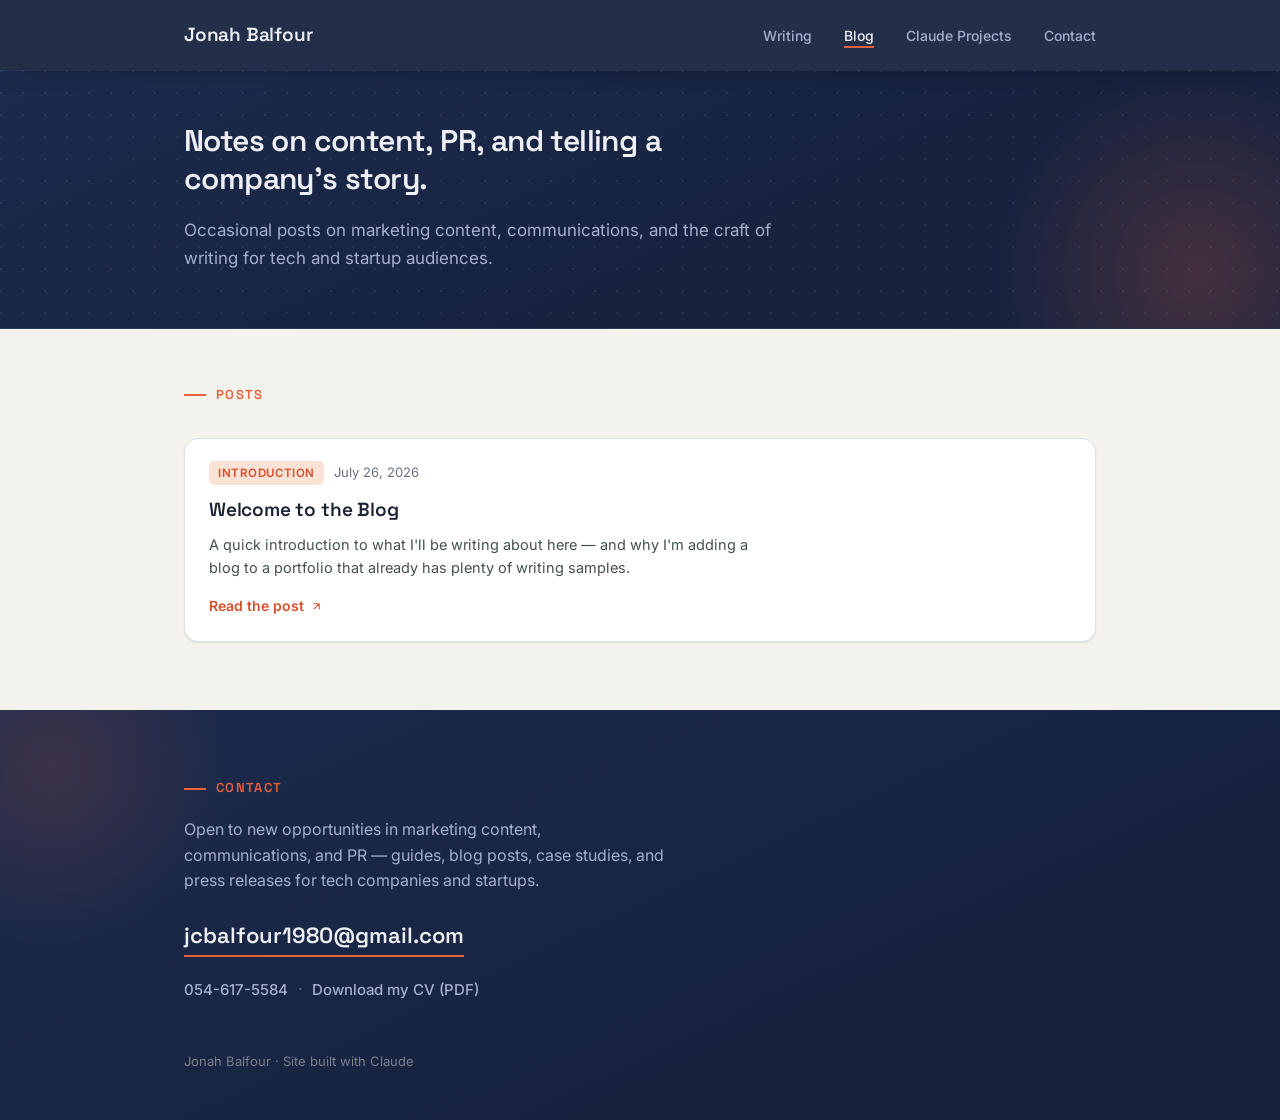
==== commit 7bdc458f: "Remove blog post from index: testing-delete" ====
--- a/blog/index.html
+++ b/blog/index.html
@@ -33,16 +33,7 @@
 <div class="wrap">
   <section id="posts">
     <h2 class="section-title">Posts</h2>
-    <div class="samples samples-list"><article class="sample">
-        <div class="sample-body">
-          <div class="sample-meta">
-            <span class="tag">Testing, Claude Projects</span>
-            <span class="pub">August 5, 2026</span>
-          </div>
-          <h3>Testing Delete</h3>
-          <p>A test post for the admin feature.</p>
-          <a class="read-link" href="posts/testing-delete.html">Read the post <svg viewBox="0 0 24 24" fill="none" stroke="currentColor" stroke-width="2"><path d="M7 17L17 7M17 7H7M17 7V17"></path></svg></a>
-        </div></article>
+    <div class="samples samples-list">
 
       <article class="sample">
         <div class="sample-body">
@@ -77,4 +68,5 @@
 <script src="../app.js"></script>
 
 
+
 </body></html>
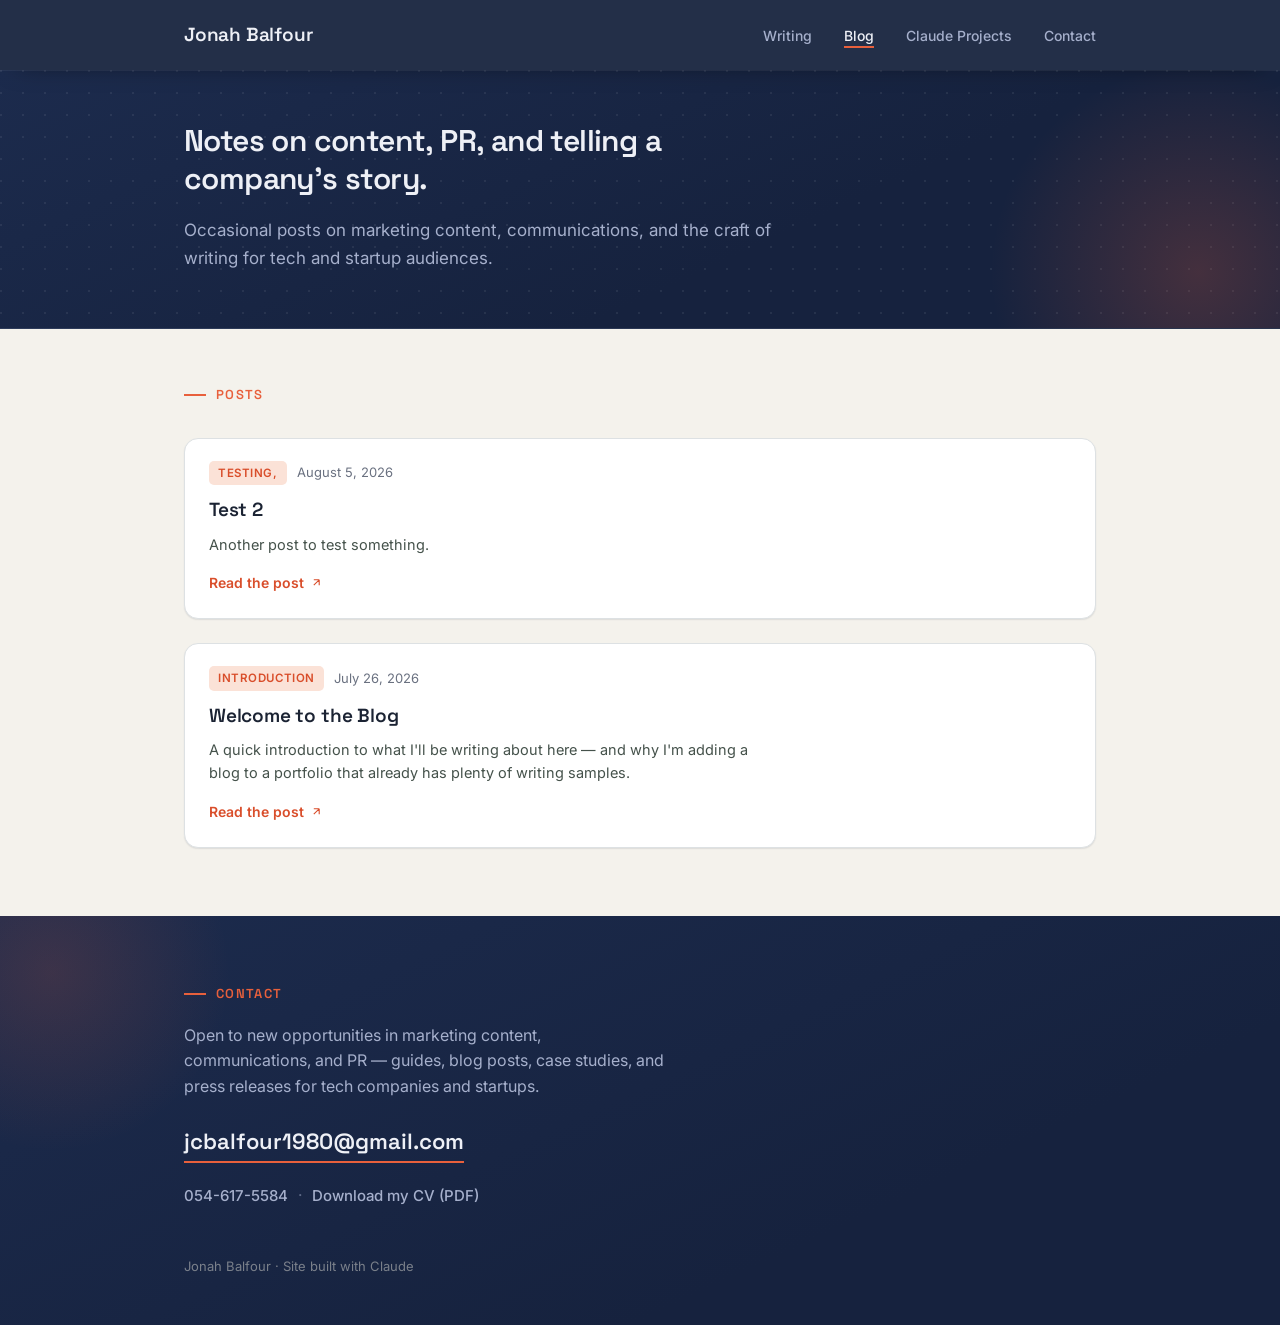
==== commit fecfb3a4: "Add "Test 2" to blog index" ====
--- a/blog/index.html
+++ b/blog/index.html
@@ -33,7 +33,16 @@
 <div class="wrap">
   <section id="posts">
     <h2 class="section-title">Posts</h2>
-    <div class="samples samples-list">
+    <div class="samples samples-list"><article class="sample">
+        <div class="sample-body">
+          <div class="sample-meta">
+            <span class="tag">Testing,</span>
+            <span class="pub">August 5, 2026</span>
+          </div>
+          <h3>Test 2</h3>
+          <p>Another post to test something.</p>
+          <a class="read-link" href="posts/test-2.html">Read the post <svg viewBox="0 0 24 24" fill="none" stroke="currentColor" stroke-width="2"><path d="M7 17L17 7M17 7H7M17 7V17"></path></svg></a>
+        </div></article>
 
       <article class="sample">
         <div class="sample-body">
@@ -69,4 +78,5 @@
 
 
 
+
 </body></html>
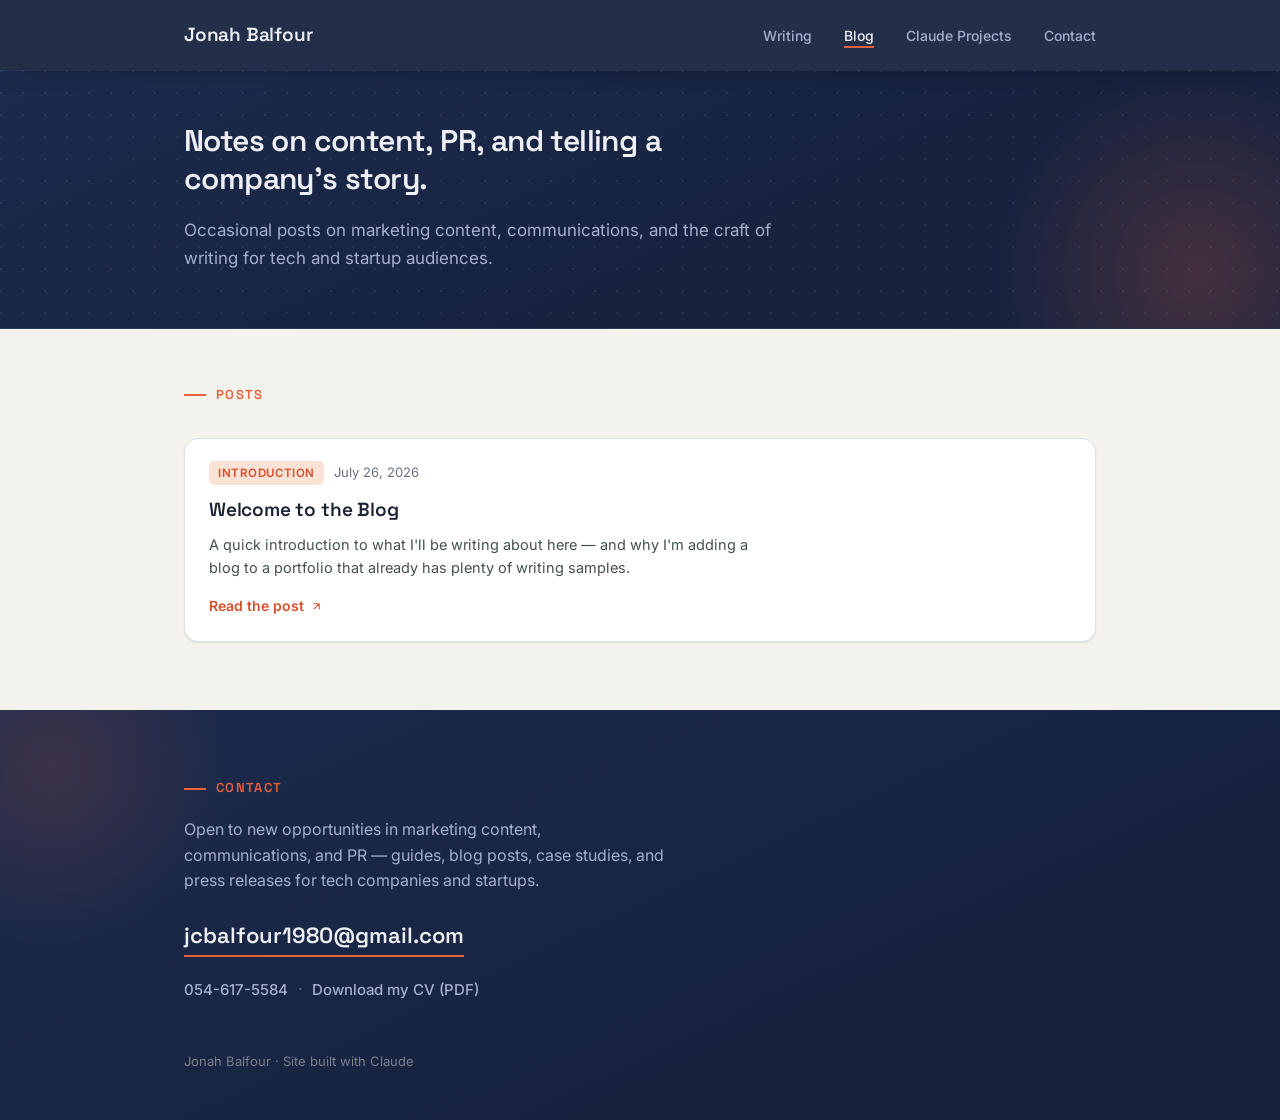
==== commit 43c5a3ce: "Remove blog post from index: test-2" ====
--- a/blog/index.html
+++ b/blog/index.html
@@ -33,16 +33,7 @@
 <div class="wrap">
   <section id="posts">
     <h2 class="section-title">Posts</h2>
-    <div class="samples samples-list"><article class="sample">
-        <div class="sample-body">
-          <div class="sample-meta">
-            <span class="tag">Testing,</span>
-            <span class="pub">August 5, 2026</span>
-          </div>
-          <h3>Test 2</h3>
-          <p>Another post to test something.</p>
-          <a class="read-link" href="posts/test-2.html">Read the post <svg viewBox="0 0 24 24" fill="none" stroke="currentColor" stroke-width="2"><path d="M7 17L17 7M17 7H7M17 7V17"></path></svg></a>
-        </div></article>
+    <div class="samples samples-list">
 
       <article class="sample">
         <div class="sample-body">
@@ -79,4 +70,6 @@
 
 
 
+
+
 </body></html>
